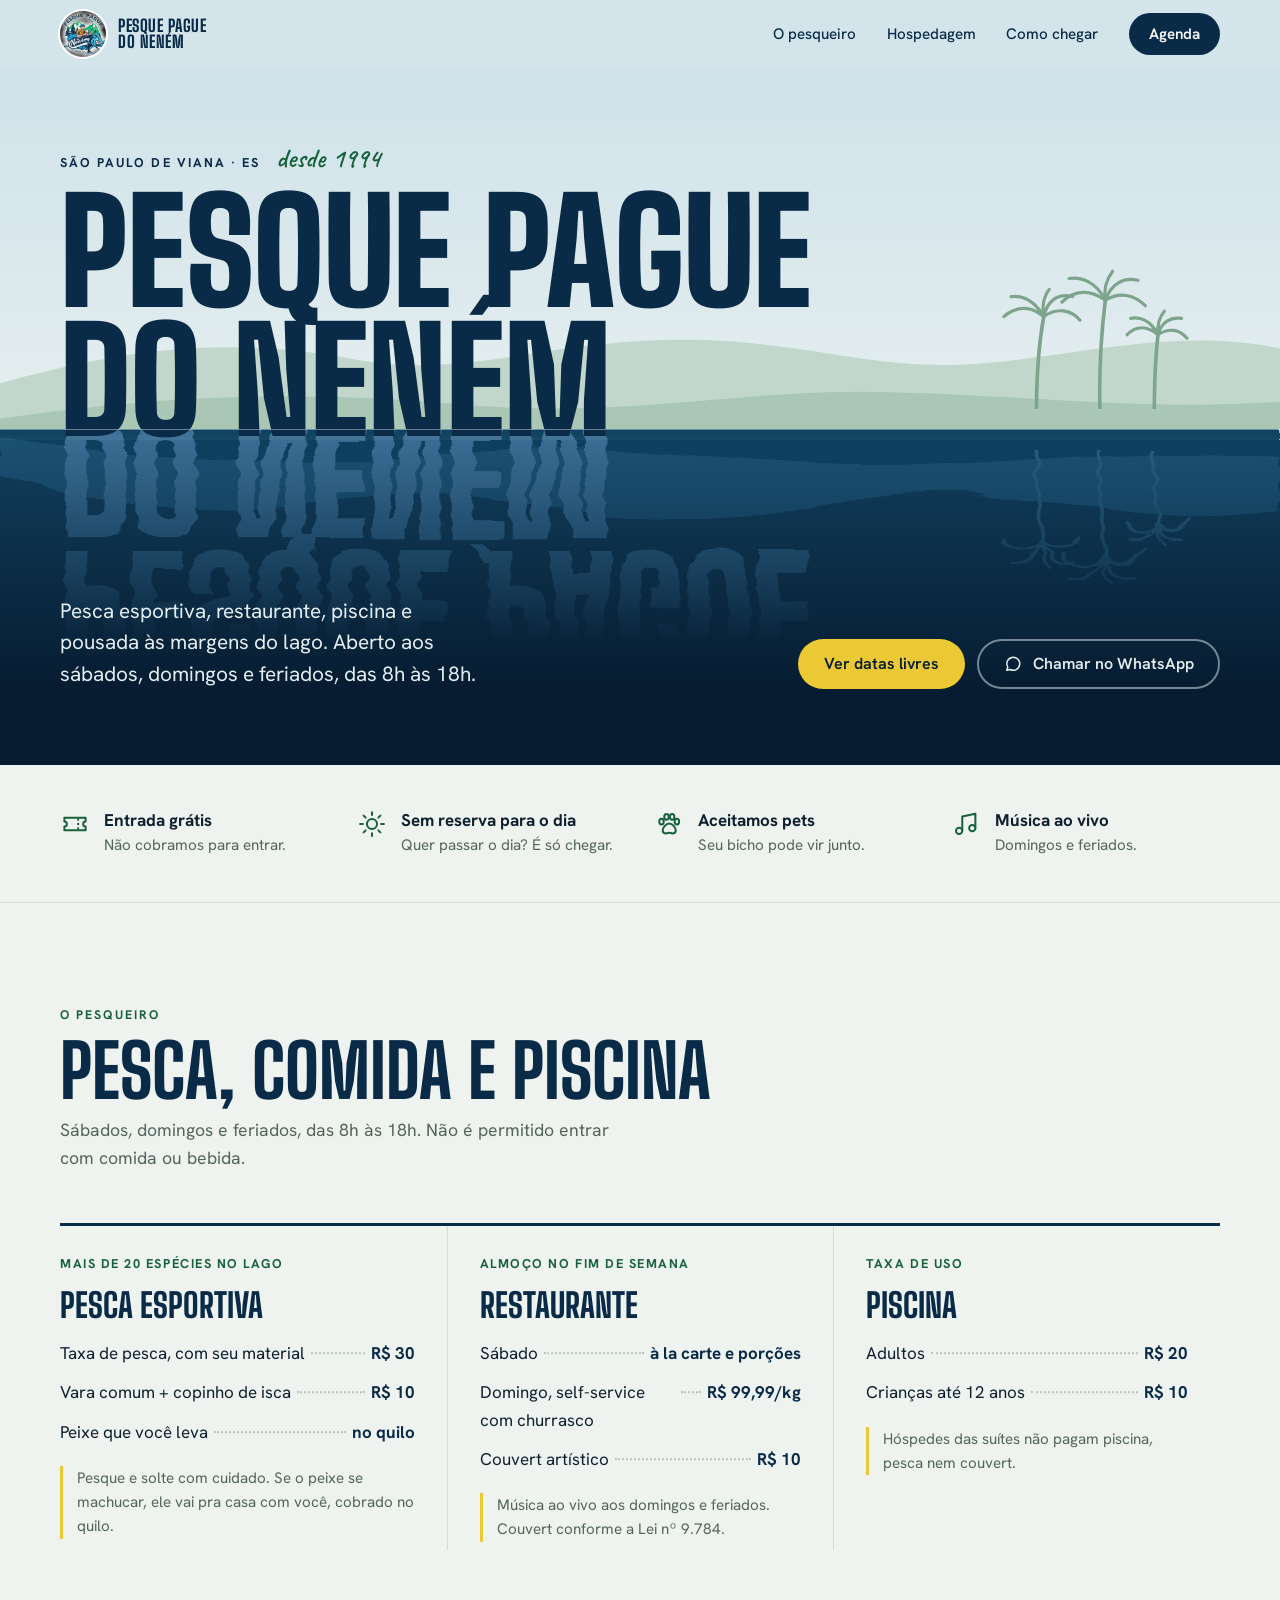
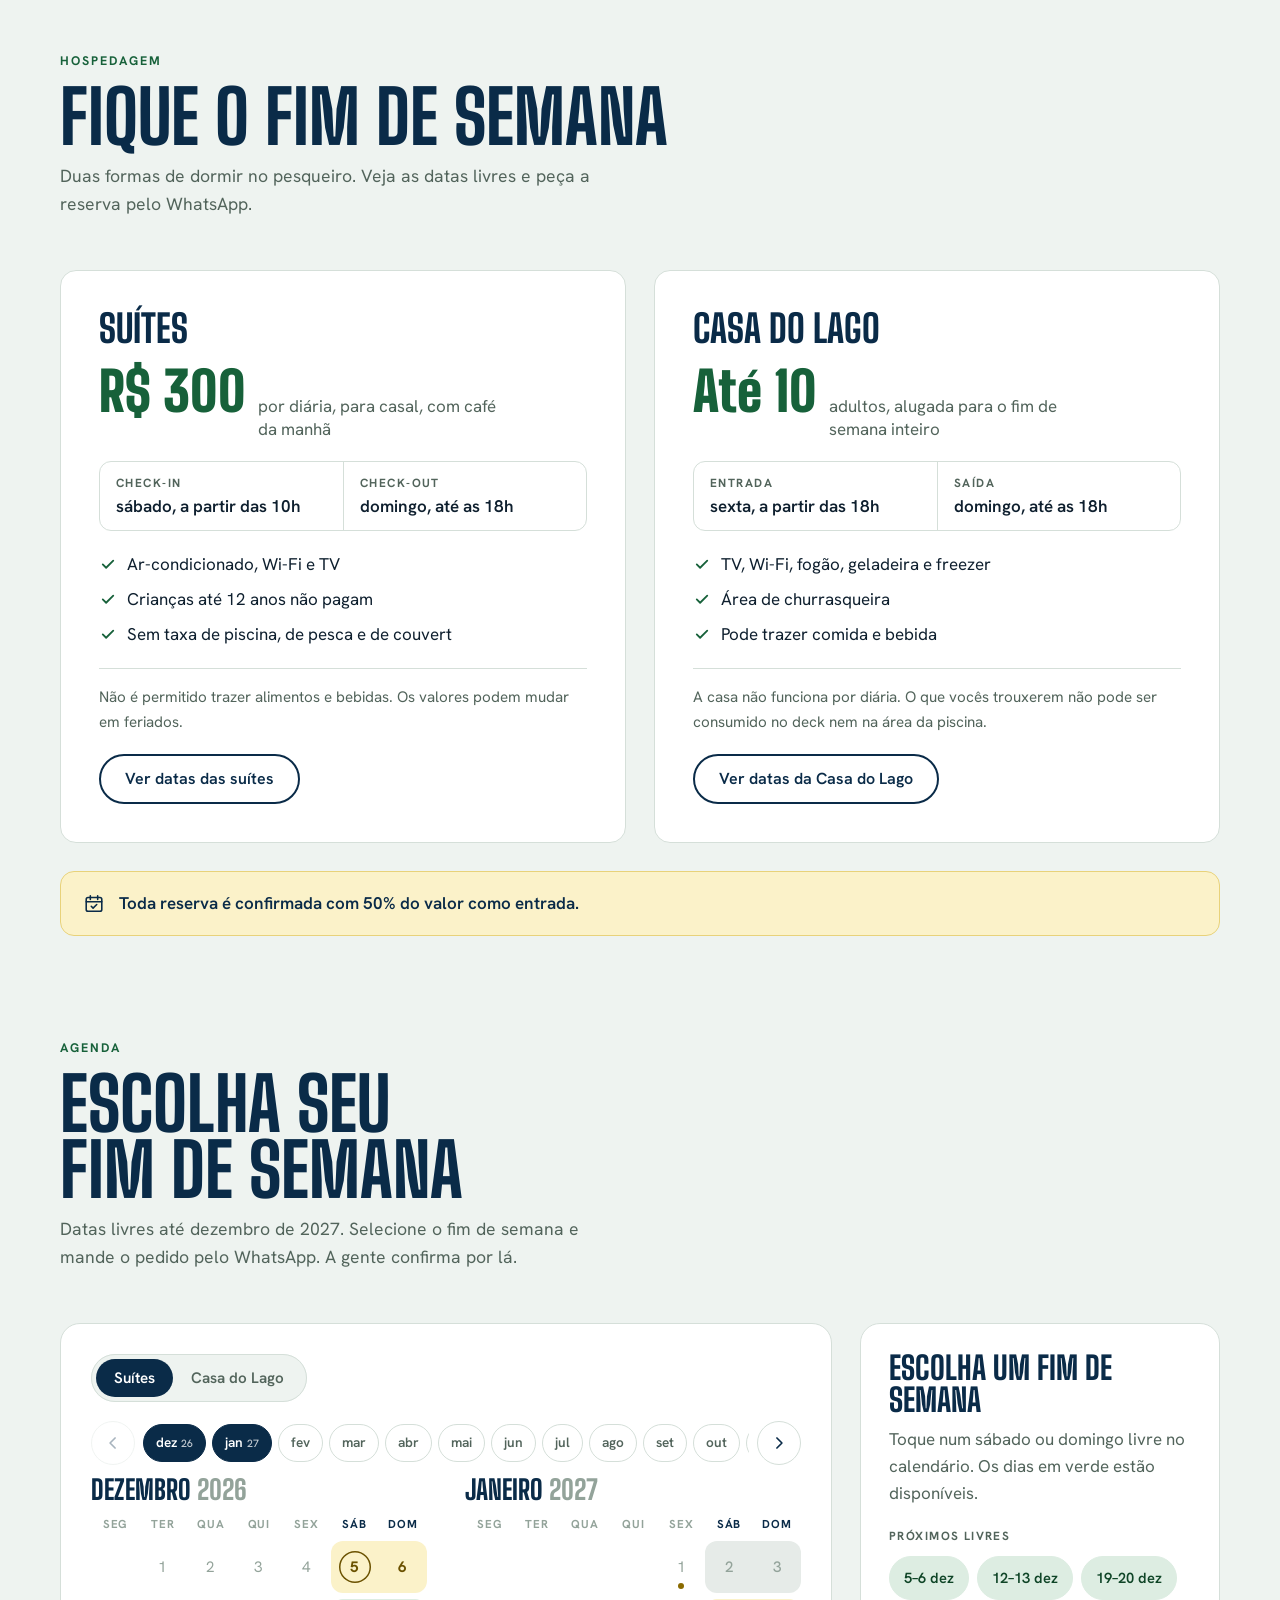
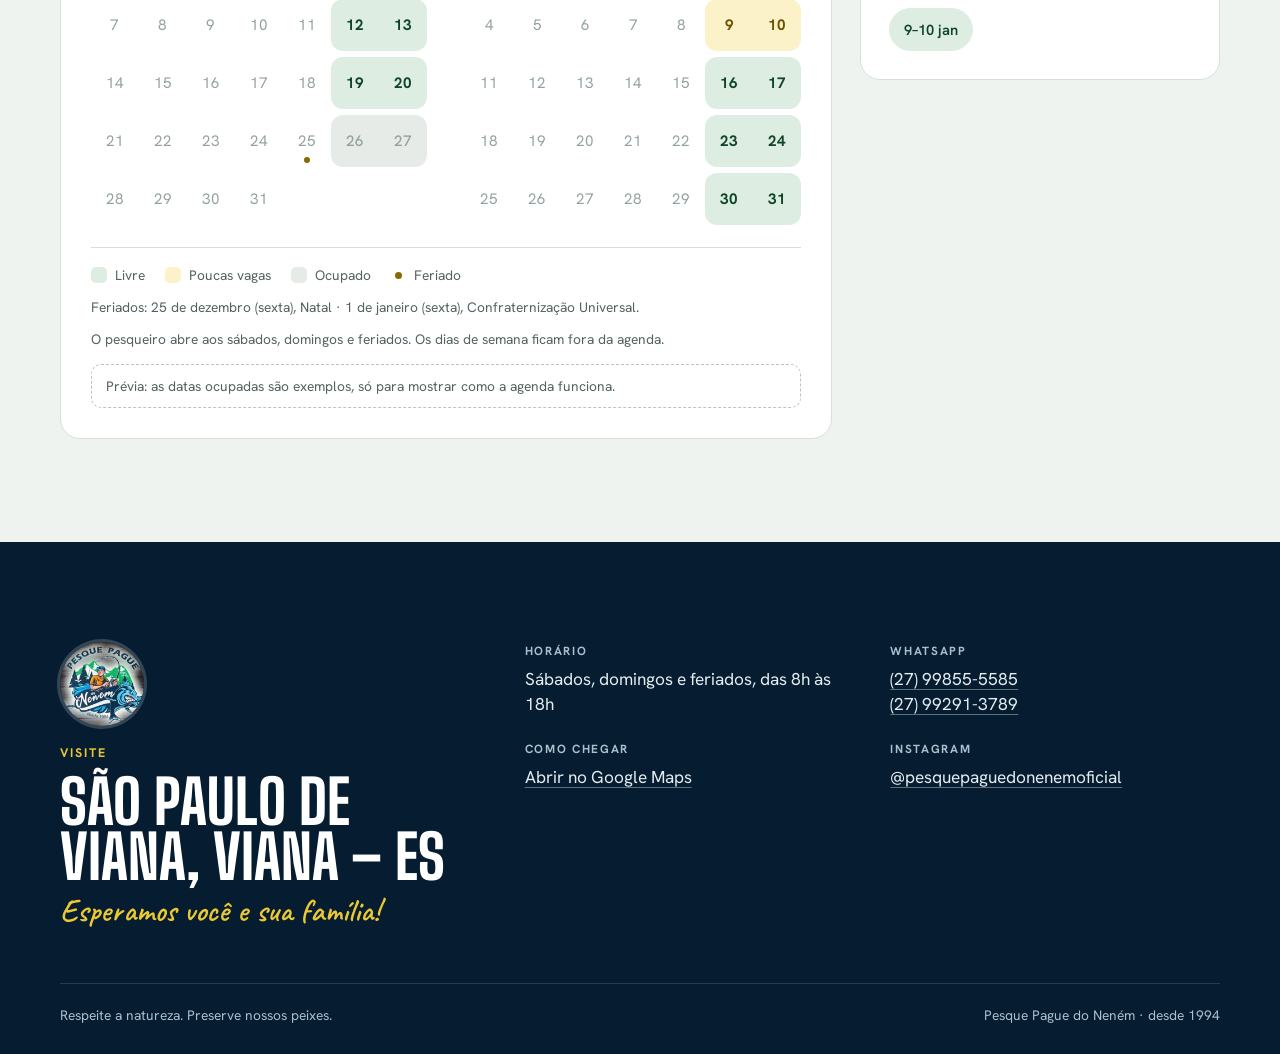
==== public/index.html @ e50536e3 "Publica o site na Cloudflare a partir da pasta public/ Move os arquivos do site para public/ e adici" ====
<!doctype html>
<html lang="pt-BR">
<head>
  <meta charset="utf-8">
  <meta name="viewport" content="width=device-width, initial-scale=1, viewport-fit=cover">
  <title>Pesque Pague do Neném</title>
  <meta name="claude:viewport-fit-sides" content="cover">
  <meta name="description" content="Pesca esportiva, restaurante, piscina e hospedagem em São Paulo de Viana, Viana – ES. Aberto aos sábados, domingos e feriados, das 8h às 18h. Desde 1994.">
  <meta name="theme-color" content="#CFE2EA">
  <meta property="og:title" content="Pesque Pague do Neném">
  <meta property="og:description" content="Pesca, restaurante, piscina e pousada em Viana – ES. Veja as datas livres e reserve pelo WhatsApp.">
  <meta property="og:image" content="assets/img/logo.png">
  <link rel="icon" href="assets/img/logo.png">
  <link rel="preconnect" href="https://fonts.googleapis.com">
  <link rel="preconnect" href="https://fonts.gstatic.com" crossorigin>
  <link rel="stylesheet" href="https://fonts.googleapis.com/css2?family=Big+Shoulders+Display:wght@800;900&family=Caveat:wght@600&family=Hanken+Grotesk:wght@400;500;600;700&display=swap">
  <link rel="stylesheet" href="assets/css/estilo.css">
</head>
<body>

<svg class="defs" width="0" height="0" aria-hidden="true" focusable="false">
  <filter id="ondas" x="-5%" y="0" width="110%" height="100%">
    <feTurbulence type="fractalNoise" baseFrequency="0.004 0.08" numOctaves="1" seed="4" result="ruido">
      <animate attributeName="baseFrequency" dur="16s" values="0.004 0.08;0.006 0.11;0.004 0.08" repeatCount="indefinite"></animate>
    </feTurbulence>
    <feDisplacementMap in="SourceGraphic" in2="ruido" scale="14" xChannelSelector="R" yChannelSelector="G"></feDisplacementMap>
  </filter>
</svg>

<header class="topo" id="topo">
  <div class="miolo topo__miolo">
    <a class="marca" href="#inicio" aria-label="Pesque Pague do Neném, início">
      <img src="assets/img/logo.png" alt="" width="46" height="46">
      <span>Pesque Pague<br>do Neném</span>
    </a>
    <nav class="menu" aria-label="Principal">
      <a class="menu__link" href="#pesqueiro">O pesqueiro</a>
      <a class="menu__link" href="#hospedagem">Hospedagem</a>
      <a class="menu__link" href="#visite">Como chegar</a>
      <a class="botao botao--lago botao--pequeno" href="#agenda">Agenda</a>
    </nav>
  </div>
</header>

<main id="inicio">

  <section class="hero" aria-labelledby="titulo">
    <div class="ceu" id="ceu">
      <div class="miolo ceu__miolo">
        <p class="hero__lugar">São Paulo de Viana · ES <span class="mao">desde 1994</span></p>
        <h1 class="titulo" id="titulo"><span>Pesque Pague</span> <span>do Neném</span></h1>
      </div>
      <svg class="morros" viewBox="0 0 1440 200" preserveAspectRatio="none" aria-hidden="true" focusable="false">
        <path class="morro-fundo" d="M0 120 C140 70 260 52 400 86 C520 114 610 60 760 58 C900 56 980 104 1100 92 C1220 80 1320 40 1440 70 L1440 200 L0 200 Z"></path>
        <path class="morro-frente" d="M0 170 C180 138 330 128 520 150 C700 170 820 130 980 132 C1140 134 1280 160 1440 146 L1440 200 L0 200 Z"></path>
      </svg>
      <svg class="palmeiras" viewBox="0 0 240 160" aria-hidden="true" focusable="false">
        <g fill="none" stroke="currentColor" stroke-linecap="round">
          <path stroke-width="4" d="M70 160 C70 128 72 92 78 58"></path>
          <path stroke-width="3.5" d="M78 58 C64 46 48 46 34 58 M78 58 C68 40 54 34 42 36 M78 58 C82 40 94 32 110 36 M78 58 C92 48 108 50 118 62 M78 58 C76 46 78 36 84 28"></path>
          <path stroke-width="4" d="M140 160 C139 120 141 80 146 40"></path>
          <path stroke-width="3.5" d="M146 40 C130 28 112 28 98 42 M146 40 C136 20 120 14 106 16 M146 40 C152 22 166 14 182 18 M146 40 C162 30 178 34 190 46 M146 40 C144 28 148 16 154 8"></path>
          <path stroke-width="4" d="M200 160 C200 134 201 106 204 78"></path>
          <path stroke-width="3.5" d="M204 78 C192 68 180 68 170 78 M204 78 C196 62 184 58 174 60 M204 78 C208 64 218 58 230 60 M204 78 C216 70 228 72 236 82 M204 78 C203 68 206 58 211 52"></path>
        </g>
      </svg>
    </div>

    <div class="agua">
      <div class="reflexo" id="reflexo" aria-hidden="true"></div>
      <div class="miolo agua__miolo">
        <p class="hero__texto">Pesca esportiva, restaurante, piscina e pousada às margens do lago. Aberto aos sábados, domingos e feriados, das 8h às 18h.</p>
        <div class="hero__acoes">
          <a class="botao botao--boia" href="#agenda">Ver datas livres</a>
          <a class="botao botao--claro" href="https://wa.me/5527998555585?text=Ol%C3%A1!%20Vim%20pelo%20site%20do%20Pesque%20Pague%20do%20Nen%C3%A9m." target="_blank" rel="noopener">
            <svg viewBox="0 0 24 24" width="20" height="20" aria-hidden="true" focusable="false"><path fill="none" stroke="currentColor" stroke-width="1.8" stroke-linejoin="round" d="M4.5 19.5l1.2-3.6A7.8 7.8 0 1 1 8.6 18.6z"></path></svg>
            Chamar no WhatsApp
          </a>
        </div>
      </div>
    </div>
  </section>

  <section class="fatos" aria-label="Para passar o dia">
    <div class="miolo">
      <ul class="fatos__lista">
        <li class="fato">
          <svg viewBox="0 0 24 24" aria-hidden="true" focusable="false"><g fill="none" stroke="currentColor" stroke-width="1.6" stroke-linejoin="round"><path d="M3.5 7h17v3a2 2 0 0 0 0 4v3h-17v-3a2 2 0 0 0 0-4z"></path><path d="M14.5 7.5v9" stroke-dasharray="1.6 2"></path></g></svg>
          <p><strong>Entrada grátis</strong><span>Não cobramos para entrar.</span></p>
        </li>
        <li class="fato">
          <svg viewBox="0 0 24 24" aria-hidden="true" focusable="false"><g fill="none" stroke="currentColor" stroke-width="1.6" stroke-linecap="round"><circle cx="12" cy="12" r="4"></circle><path d="M12 2.5v2.2M12 19.3v2.2M2.5 12h2.2M19.3 12h2.2M5.3 5.3l1.6 1.6M17.1 17.1l1.6 1.6M5.3 18.7l1.6-1.6M17.1 6.9l1.6-1.6"></path></g></svg>
          <p><strong>Sem reserva para o dia</strong><span>Quer passar o dia? É só chegar.</span></p>
        </li>
        <li class="fato">
          <svg viewBox="0 0 24 24" aria-hidden="true" focusable="false"><g fill="none" stroke="currentColor" stroke-width="1.6"><ellipse cx="6" cy="10" rx="1.8" ry="2.3"></ellipse><ellipse cx="10" cy="6.2" rx="1.8" ry="2.3"></ellipse><ellipse cx="14.5" cy="6.2" rx="1.8" ry="2.3"></ellipse><ellipse cx="18.3" cy="10" rx="1.8" ry="2.3"></ellipse><path stroke-linejoin="round" d="M12.2 11.5c-2.6 0-5.2 3.4-5.2 5.6 0 1.6 1.3 2.4 2.7 2.4 1 0 1.6-.5 2.5-.5s1.5.5 2.5.5c1.4 0 2.7-.8 2.7-2.4 0-2.2-2.6-5.6-5.2-5.6z"></path></g></svg>
          <p><strong>Aceitamos pets</strong><span>Seu bicho pode vir junto.</span></p>
        </li>
        <li class="fato">
          <svg viewBox="0 0 24 24" aria-hidden="true" focusable="false"><g fill="none" stroke="currentColor" stroke-width="1.6" stroke-linejoin="round"><path d="M9 17.5V6l10.5-2.2v11.5"></path><circle cx="6.5" cy="17.5" r="2.5"></circle><circle cx="17" cy="15.3" r="2.5"></circle></g></svg>
          <p><strong>Música ao vivo</strong><span>Domingos e feriados.</span></p>
        </li>
      </ul>
    </div>
  </section>

  <section class="secao" id="pesqueiro" aria-labelledby="t-pesqueiro">
    <div class="miolo">
      <div class="secao__cabeca">
        <p class="olho">O pesqueiro</p>
        <h2 class="secao__titulo" id="t-pesqueiro">Pesca, comida e piscina</h2>
        <p class="secao__lead">Sábados, domingos e feriados, das 8h às 18h. Não é permitido entrar com comida ou bebida.</p>
      </div>

      <div class="quadro">
        <article class="quadro__col">
          <p class="quadro__quando">Mais de 20 espécies no lago</p>
          <h3>Pesca esportiva</h3>
          <dl class="precos">
            <div class="preco"><dt>Taxa de pesca, com seu material</dt><dd>R$ 30</dd></div>
            <div class="preco"><dt>Vara comum + copinho de isca</dt><dd>R$ 10</dd></div>
            <div class="preco"><dt>Peixe que você leva</dt><dd>no quilo</dd></div>
          </dl>
          <p class="quadro__nota">Pesque e solte com cuidado. Se o peixe se machucar, ele vai pra casa com você, cobrado no quilo.</p>
        </article>

        <article class="quadro__col">
          <p class="quadro__quando">Almoço no fim de semana</p>
          <h3>Restaurante</h3>
          <dl class="precos">
            <div class="preco"><dt>Sábado</dt><dd>à la carte e porções</dd></div>
            <div class="preco"><dt>Domingo, self-service com churrasco</dt><dd>R$ 99,99/kg</dd></div>
            <div class="preco"><dt>Couvert artístico</dt><dd>R$ 10</dd></div>
          </dl>
          <p class="quadro__nota">Música ao vivo aos domingos e feriados. Couvert conforme a Lei nº 9.784.</p>
        </article>

        <article class="quadro__col">
          <p class="quadro__quando">Taxa de uso</p>
          <h3>Piscina</h3>
          <dl class="precos">
            <div class="preco"><dt>Adultos</dt><dd>R$ 20</dd></div>
            <div class="preco"><dt>Crianças até 12 anos</dt><dd>R$ 10</dd></div>
          </dl>
          <p class="quadro__nota">Hóspedes das suítes não pagam piscina, pesca nem couvert.</p>
        </article>
      </div>
    </div>
  </section>

  <section class="secao secao--hospedagem" id="hospedagem" aria-labelledby="t-hospedagem">
    <div class="miolo">
      <div class="secao__cabeca">
        <p class="olho">Hospedagem</p>
        <h2 class="secao__titulo" id="t-hospedagem">Fique o fim de semana</h2>
        <p class="secao__lead">Duas formas de dormir no pesqueiro. Veja as datas livres e peça a reserva pelo WhatsApp.</p>
      </div>

      <div class="casas">
        <article class="casa">
          <h3>Suítes</h3>
          <p class="casa__destaque"><span class="casa__grande">R$ 300</span><span class="casa__peq">por diária, para casal, com café da manhã</span></p>
          <dl class="horario">
            <div><dt>Check-in</dt><dd>sábado, a partir das 10h</dd></div>
            <div><dt>Check-out</dt><dd>domingo, até as 18h</dd></div>
          </dl>
          <ul class="itens">
            <li>Ar-condicionado, Wi-Fi e TV</li>
            <li>Crianças até 12 anos não pagam</li>
            <li>Sem taxa de piscina, de pesca e de couvert</li>
          </ul>
          <p class="regra">Não é permitido trazer alimentos e bebidas. Os valores podem mudar em feriados.</p>
          <button type="button" class="botao botao--contorno" data-ir-agenda="suite">Ver datas das suítes</button>
        </article>

        <article class="casa">
          <h3>Casa do Lago</h3>
          <p class="casa__destaque"><span class="casa__grande">Até 10</span><span class="casa__peq">adultos, alugada para o fim de semana inteiro</span></p>
          <dl class="horario">
            <div><dt>Entrada</dt><dd>sexta, a partir das 18h</dd></div>
            <div><dt>Saída</dt><dd>domingo, até as 18h</dd></div>
          </dl>
          <ul class="itens">
            <li>TV, Wi-Fi, fogão, geladeira e freezer</li>
            <li>Área de churrasqueira</li>
            <li>Pode trazer comida e bebida</li>
          </ul>
          <p class="regra">A casa não funciona por diária. O que vocês trouxerem não pode ser consumido no deck nem na área da piscina.</p>
          <button type="button" class="botao botao--contorno" data-ir-agenda="casa">Ver datas da Casa do Lago</button>
        </article>
      </div>

      <p class="entrada">
        <svg viewBox="0 0 24 24" width="22" height="22" aria-hidden="true" focusable="false"><g fill="none" stroke="currentColor" stroke-width="1.7" stroke-linejoin="round"><rect x="3.5" y="5" width="17" height="15" rx="2"></rect><path d="M3.5 9.5h17M8 3v4M16 3v4" stroke-linecap="round"></path><path d="M9 14.5l2 2 4-4" stroke-linecap="round"></path></g></svg>
        Toda reserva é confirmada com 50% do valor como entrada.
      </p>
    </div>
  </section>

  <section class="secao secao--agenda" id="agenda" aria-labelledby="t-agenda">
    <div class="miolo">
      <div class="secao__cabeca">
        <p class="olho">Agenda</p>
        <h2 class="secao__titulo" id="t-agenda">Escolha seu fim de semana</h2>
        <p class="secao__lead">Datas livres até dezembro de 2027. Selecione o fim de semana e mande o pedido pelo WhatsApp. A gente confirma por lá.</p>
      </div>

      <div class="agenda__grade">
        <div class="calendario">
          <fieldset class="tipo">
            <legend class="so-leitor">Tipo de hospedagem</legend>
            <input type="radio" name="tipo" id="tipo-suite" value="suite" checked>
            <label for="tipo-suite">Suítes</label>
            <input type="radio" name="tipo" id="tipo-casa" value="casa">
            <label for="tipo-casa">Casa do Lago</label>
          </fieldset>

          <div class="navmes">
            <button type="button" id="mes-ant" aria-label="Mês anterior">
              <svg viewBox="0 0 24 24" width="20" height="20" aria-hidden="true" focusable="false"><path fill="none" stroke="currentColor" stroke-width="2" stroke-linecap="round" stroke-linejoin="round" d="M14.5 6l-6 6 6 6"></path></svg>
            </button>
            <div class="meses-faixa" id="meses-faixa" role="group" aria-label="Ir para o mês"></div>
            <button type="button" id="mes-prox" aria-label="Próximo mês">
              <svg viewBox="0 0 24 24" width="20" height="20" aria-hidden="true" focusable="false"><path fill="none" stroke="currentColor" stroke-width="2" stroke-linecap="round" stroke-linejoin="round" d="M9.5 6l6 6-6 6"></path></svg>
            </button>
          </div>

          <div class="meses" id="meses"></div>

          <div class="legenda">
            <span class="leg leg--livre">Livre</span>
            <span class="leg leg--poucas" id="leg-poucas">Poucas vagas</span>
            <span class="leg leg--ocupado">Ocupado</span>
            <span class="leg leg--feriado">Feriado</span>
          </div>
          <p class="cal__nota" id="cal-feriados"></p>
          <p class="cal__nota">O pesqueiro abre aos sábados, domingos e feriados. Os dias de semana ficam fora da agenda.</p>
          <p class="cal__exemplo" id="cal-exemplo" hidden>Prévia: as datas ocupadas são exemplos, só para mostrar como a agenda funciona.</p>
        </div>

        <aside class="resumo" id="resumo" aria-labelledby="t-resumo">
          <h3 class="so-leitor" id="t-resumo">Seu pedido</h3>

          <div class="resumo__vazio" id="resumo-vazio">
            <p class="resumo__chamada">Escolha um fim de semana</p>
            <p class="resumo__dica">Toque num sábado ou domingo livre no calendário. Os dias em verde estão disponíveis.</p>
            <p class="resumo__rotulo">Próximos livres</p>
            <div class="atalhos" id="atalhos"></div>
          </div>

          <form class="resumo__cheio" id="resumo-cheio" hidden>
            <div class="resumo__topo">
              <p class="resumo__tipo" id="r-tipo"></p>
              <span class="selo" id="r-status"></span>
            </div>
            <p class="resumo__datas" id="r-datas" aria-live="polite"></p>
            <dl class="resumo__horarios">
              <div><dt>Chegada</dt><dd id="r-entrada"></dd></div>
              <div><dt>Saída</dt><dd id="r-saida"></dd></div>
            </dl>

            <div class="campos">
              <div class="campo" id="campo-suites">
                <span class="campo__rotulo" id="l-suites">Suítes</span>
                <div class="passo">
                  <button type="button" data-passo="suites" data-delta="-1" aria-label="Menos uma suíte">−</button>
                  <output id="v-suites" aria-labelledby="l-suites">1</output>
                  <button type="button" data-passo="suites" data-delta="1" aria-label="Mais uma suíte">+</button>
                </div>
              </div>
              <div class="campo">
                <span class="campo__rotulo" id="l-adultos">Adultos</span>
                <div class="passo">
                  <button type="button" data-passo="adultos" data-delta="-1" aria-label="Menos um adulto">−</button>
                  <output id="v-adultos" aria-labelledby="l-adultos">2</output>
                  <button type="button" data-passo="adultos" data-delta="1" aria-label="Mais um adulto">+</button>
                </div>
              </div>
              <div class="campo">
                <span class="campo__rotulo" id="l-criancas">Crianças <small>até 12 anos</small></span>
                <div class="passo">
                  <button type="button" data-passo="criancas" data-delta="-1" aria-label="Menos uma criança">−</button>
                  <output id="v-criancas" aria-labelledby="l-criancas">0</output>
                  <button type="button" data-passo="criancas" data-delta="1" aria-label="Mais uma criança">+</button>
                </div>
              </div>
              <div class="campo campo--texto">
                <label class="campo__rotulo" for="nome">Seu nome</label>
                <input type="text" id="nome" name="nome" autocomplete="name" placeholder="Como devemos te chamar?">
              </div>
            </div>

            <p class="resumo__aviso" id="r-aviso" hidden></p>
            <div class="resumo__valor" id="r-valor"></div>

            <a class="botao botao--mata botao--largo" id="r-zap" href="#" target="_blank" rel="noopener">
              <svg viewBox="0 0 24 24" width="20" height="20" aria-hidden="true" focusable="false"><path fill="none" stroke="currentColor" stroke-width="1.8" stroke-linejoin="round" d="M4.5 19.5l1.2-3.6A7.8 7.8 0 1 1 8.6 18.6z"></path></svg>
              Pedir reserva no WhatsApp
            </a>
            <p class="resumo__nota">A reserva fica garantida depois da confirmação e do pagamento de 50% de entrada.</p>

            <details class="resumo__msg">
              <summary>Ver a mensagem que será enviada</summary>
              <pre id="r-msg"></pre>
            </details>

            <button type="button" class="resumo__trocar" id="r-limpar">Escolher outra data</button>
          </form>
        </aside>
      </div>
    </div>
  </section>

</main>

<footer class="visite" id="visite" aria-labelledby="t-visite">
  <div class="miolo">
    <div class="visite__grade">
      <div class="visite__marca">
        <img src="assets/img/logo.png" alt="Logo do Pesque Pague do Neném" width="84" height="84">
        <p class="olho">Visite</p>
        <h2 id="t-visite">São Paulo de Viana, Viana – ES</h2>
        <p class="mao">Esperamos você e sua família!</p>
      </div>
      <dl class="visite__dados">
        <div><dt>Horário</dt><dd>Sábados, domingos e feriados, das 8h às 18h</dd></div>
        <div><dt>Como chegar</dt><dd><a href="https://www.google.com/maps/search/?api=1&amp;query=Pesque+Pague+do+Nen%C3%A9m+Viana+ES" target="_blank" rel="noopener">Abrir no Google Maps</a></dd></div>
      </dl>
      <dl class="visite__dados">
        <div><dt>WhatsApp</dt><dd><a href="https://wa.me/5527998555585" target="_blank" rel="noopener">(27) 99855-5585</a><br><a href="https://wa.me/5527992913789" target="_blank" rel="noopener">(27) 99291-3789</a></dd></div>
        <div><dt>Instagram</dt><dd><a href="https://www.instagram.com/pesquepaguedonenemoficial/" target="_blank" rel="noopener">@pesquepaguedonenemoficial</a></dd></div>
      </dl>
    </div>
    <div class="rodape">
      <p>Respeite a natureza. Preserve nossos peixes.</p>
      <p>Pesque Pague do Neném · desde 1994</p>
    </div>
  </div>
</footer>

<div class="barra-sel" id="barra-sel" hidden>
  <p class="barra-sel__txt"><strong id="b-datas"></strong><span id="b-tipo"></span></p>
  <a class="botao botao--boia botao--pequeno" href="#resumo">Revisar pedido</a>
</div>

<script src="assets/js/agenda.js"></script>
<script src="assets/js/site.js"></script>
</body>
</html>
---- public/assets/css/estilo.css ----
/* Layout: céu acima da linha d'água, lago abaixo; o resto da página é a margem calma — faixas largas, cartões só onde há reserva. */
:root {
  /* Cor — tiradas das artes do perfil */
  --lago: #0A2B48;          /* azul-marinho da marca */
  --lago-fundo: #061C30;
  --agua: #11405F;
  --mata: #17613A;          /* verde da marca */
  --mata-escura: #0F4527;
  --mata-clara: #DDEDE2;
  --boia: #EBC934;          /* amarelo da marca */
  --boia-escura: #8A6A00;
  --boia-clara: #FBF2C9;
  --nevoa: #EEF3F0;         /* fundo da página */
  --papel: #FFFFFF;
  --tinta: #0E1F2E;
  --musgo: #52645B;
  --apagado: #93A39A;
  --linha: #D5DFD9;
  --linha-forte: #B7C6BE;
  --ocupado: #E6EBE8;
  --ceu: #CFE2EA;
  --ceu-baixo: #E6EFEF;
  --morro-fundo: #C2D7CB;
  --morro-frente: #A9C7B4;
  --palma: #7FA48D;
  --espuma: #E4EEF1;
  --espuma-suave: #A9C0CE;
  --reflexo: #3C7096;
  --reflexo-morro: #1D5172;
  --reflexo-palma: #2A5F80;
  --sombra: rgba(6, 28, 48, .18);

  /* Tipo */
  --f-titulo: "Big Shoulders Display", "Arial Narrow", "Roboto Condensed", sans-serif;
  --f-texto: "Hanken Grotesk", system-ui, -apple-system, "Segoe UI", sans-serif;
  --f-mao: "Caveat", "Segoe Print", "Bradley Hand", cursive;

  --raio: 16px;
  --gutter: clamp(20px, 4vw, 40px);
  color-scheme: light;
}

*, *::before, *::after { box-sizing: border-box; }
[hidden] { display: none !important; }
html { scroll-behavior: smooth; -webkit-text-size-adjust: 100%; }
body {
  margin: 0;
  background: var(--nevoa);
  color: var(--tinta);
  font: 400 1.0625rem/1.6 var(--f-texto);
  -webkit-font-smoothing: antialiased;
}
body::before {
  content: "";
  position: fixed;
  inset: 0 0 auto;
  height: env(safe-area-inset-top, 0px);
  z-index: 30;
  background: var(--ceu);
}
img, svg { display: block; max-width: 100%; }
a { color: inherit; }
p { margin: 0; }
button { font: inherit; color: inherit; }
:focus-visible { outline: 3px solid var(--lago); outline-offset: 3px; border-radius: 6px; }
.agua :focus-visible, .visite :focus-visible, .barra-sel :focus-visible { outline-color: var(--boia); }
.so-leitor {
  position: absolute; width: 1px; height: 1px; padding: 0; margin: -1px;
  overflow: hidden; clip: rect(0 0 0 0); white-space: nowrap; border: 0;
}
.defs { position: absolute; width: 0; height: 0; overflow: hidden; }

.miolo {
  width: 100%;
  max-width: 1240px;
  margin-inline: auto;
  padding-left: max(var(--gutter), env(safe-area-inset-left, 0px));
  padding-right: max(var(--gutter), env(safe-area-inset-right, 0px));
}

.mao {
  font-family: var(--f-mao);
  font-weight: 600;
  letter-spacing: 0;
  text-transform: none;
  line-height: 1;
}

.olho {
  font-size: .78rem;
  font-weight: 700;
  letter-spacing: .16em;
  text-transform: uppercase;
  color: var(--mata);
}

/* Botões */
.botao {
  display: inline-flex;
  align-items: center;
  justify-content: center;
  gap: 10px;
  min-height: 50px;
  padding: 0 24px;
  border: 2px solid transparent;
  border-radius: 999px;
  font: 600 1rem/1.1 var(--f-texto);
  text-decoration: none;
  text-align: center;
  cursor: pointer;
  transition: transform .15s ease, background-color .15s ease, color .15s ease;
}
.botao:hover { transform: translateY(-1px); }
.botao:active { transform: translateY(0); }
.botao--pequeno { min-height: 42px; padding: 0 18px; font-size: .95rem; }
.botao--largo { width: 100%; }
.botao--boia { background: var(--boia); color: var(--lago-fundo); }
.botao--boia:hover { background: #F2D555; }
.botao--claro { border-color: rgba(228, 238, 241, .5); color: var(--espuma); }
.botao--claro:hover { background: rgba(228, 238, 241, .1); }
.botao--lago { background: var(--lago); color: var(--papel); }
.botao--mata { background: var(--mata); color: var(--papel); }
.botao--mata:hover { background: var(--mata-escura); }
.botao--contorno { background: transparent; border-color: var(--lago); color: var(--lago); }
.botao--contorno:hover { background: var(--lago); color: var(--papel); }

/* Topo */
.topo {
  position: sticky;
  top: env(safe-area-inset-top, 0px);
  z-index: 20;
  background: rgba(207, 226, 234, .86);
  -webkit-backdrop-filter: saturate(1.3) blur(12px);
  backdrop-filter: saturate(1.3) blur(12px);
  border-bottom: 1px solid transparent;
  transition: background-color .25s ease, border-color .25s ease;
}
.topo.rolou { background: rgba(238, 243, 240, .9); border-bottom-color: var(--linha); }
.topo__miolo { display: flex; align-items: center; gap: 20px; min-height: 68px; }
.marca { display: flex; align-items: center; gap: 12px; text-decoration: none; color: var(--lago); }
.marca img { width: 46px; height: 46px; border-radius: 50%; box-shadow: 0 0 0 2px var(--papel); }
.marca span {
  font-family: var(--f-titulo);
  font-weight: 800;
  font-size: 1.05rem;
  line-height: .95;
  letter-spacing: .03em;
  text-transform: uppercase;
}
.menu { margin-left: auto; display: flex; align-items: center; gap: clamp(16px, 2.4vw, 32px); }
.menu__link { font-weight: 500; font-size: .95rem; text-decoration: none; color: var(--lago); }
.menu__link:hover { text-decoration: underline; text-underline-offset: 5px; text-decoration-thickness: 2px; }

/* Hero: céu, linha d'água e reflexo */
.hero { position: relative; overflow: hidden; background: var(--lago-fundo); }
.ceu {
  position: relative;
  background: linear-gradient(180deg, var(--ceu) 0%, var(--ceu-baixo) 100%);
  padding-top: clamp(28px, 6vw, 76px);
}
.ceu__miolo { position: relative; z-index: 2; }
.hero__lugar {
  display: flex;
  flex-wrap: wrap;
  align-items: baseline;
  gap: 6px 16px;
  margin-bottom: clamp(10px, 2vw, 20px);
  font-size: .8rem;
  font-weight: 700;
  letter-spacing: .16em;
  text-transform: uppercase;
  color: var(--lago);
}
.hero__lugar .mao { font-size: 1.7rem; color: var(--mata); }
.titulo {
  margin: 0;
  font-family: var(--f-titulo);
  font-weight: 900;
  font-size: clamp(3.4rem, 14.5vw, 9rem);
  line-height: .82;
  letter-spacing: -.005em;
  text-transform: uppercase;
  color: var(--lago);
}
.titulo span { display: block; }
.titulo span + span { margin-top: .07em; margin-bottom: -.075em; }
.morros {
  position: absolute;
  left: 0; right: 0; bottom: 0;
  z-index: 1;
  width: 100%;
  height: clamp(56px, 11vw, 150px);
}
.morro-fundo { fill: var(--morro-fundo); }
.morro-frente { fill: var(--morro-frente); }
.palmeiras {
  position: absolute;
  z-index: 1;
  right: max(var(--gutter), 7vw);
  bottom: clamp(10px, 2.4vw, 34px);
  width: clamp(96px, 17vw, 240px);
  height: auto;
  color: var(--palma);
}

.agua {
  position: relative;
  background: linear-gradient(180deg, var(--agua) 0%, var(--lago-fundo) 78%);
  color: var(--espuma);
}
.agua::before {
  content: "";
  position: absolute;
  inset: 0 0 auto;
  height: 1px;
  z-index: 3;
  background: rgba(228, 238, 241, .45);
}
.reflexo {
  position: absolute;
  inset: 0 0 auto;
  z-index: 1;
  transform: scaleY(-1);
  pointer-events: none;
  filter: url(#ondas);
  -webkit-mask-image: linear-gradient(to top, #000 0%, rgba(0, 0, 0, .45) 28%, transparent 60%);
  mask-image: linear-gradient(to top, #000 0%, rgba(0, 0, 0, .45) 28%, transparent 60%);
}
.reflexo .ceu { background: none; }
.reflexo .hero__lugar { visibility: hidden; }
.reflexo .titulo { color: var(--reflexo); }
.reflexo .morro-fundo { fill: var(--reflexo-morro); }
.reflexo .morro-frente { fill: var(--agua); }
.reflexo .palmeiras { color: var(--reflexo-palma); }
.agua__miolo {
  position: relative;
  z-index: 2;
  display: grid;
  gap: 24px;
  padding-top: clamp(84px, 13vw, 176px);
  padding-bottom: clamp(44px, 6vw, 76px);
}
.hero__texto { max-width: 36ch; font-size: clamp(1.06rem, 1.7vw, 1.3rem); line-height: 1.5; }
.hero__acoes { display: flex; flex-wrap: wrap; gap: 12px; }
@media (min-width: 900px) {
  .agua__miolo { grid-template-columns: minmax(0, 1fr) auto; align-items: end; }
}
@media (max-width: 600px) {
  .palmeiras { display: none; }
  .hero__acoes .botao { flex: 1 1 100%; }
}

/* Para passar o dia */
.fatos { padding-block: clamp(28px, 4vw, 44px); border-bottom: 1px solid var(--linha); }
.fatos__lista {
  list-style: none;
  margin: 0;
  padding: 0;
  display: grid;
  grid-template-columns: repeat(4, minmax(0, 1fr));
  gap: 20px 28px;
}
.fato { display: flex; align-items: flex-start; gap: 14px; min-width: 0; }
.fato svg { flex: none; width: 30px; height: 30px; color: var(--mata); }
.fato strong { display: block; font-weight: 700; line-height: 1.3; }
.fato span { color: var(--musgo); font-size: .95rem; line-height: 1.4; }
@media (max-width: 900px) { .fatos__lista { grid-template-columns: repeat(2, minmax(0, 1fr)); } }
@media (max-width: 460px) { .fatos__lista { grid-template-columns: minmax(0, 1fr); } }

/* Seções */
.secao { padding-block: clamp(60px, 8vw, 108px); scroll-margin-top: 68px; }
.secao__cabeca { display: grid; gap: 12px; max-width: 680px; margin-bottom: clamp(30px, 4vw, 52px); }
.secao__titulo {
  margin: 0;
  font-family: var(--f-titulo);
  font-weight: 800;
  font-size: clamp(2.6rem, 6.4vw, 4.6rem);
  line-height: .9;
  text-transform: uppercase;
  text-wrap: balance;
  color: var(--lago);
}
.secao__lead { max-width: 56ch; font-size: 1.1rem; color: var(--musgo); }

/* Quadro de preços */
.quadro { display: grid; grid-template-columns: repeat(3, minmax(0, 1fr)); border-top: 3px solid var(--lago); }
.quadro__col { display: grid; align-content: start; gap: 14px; min-width: 0; padding: 28px 32px 8px 0; }
.quadro__col + .quadro__col { padding-left: 32px; border-left: 1px solid var(--linha); }
.quadro__quando { font-size: .8rem; font-weight: 700; letter-spacing: .12em; text-transform: uppercase; color: var(--mata); }
.quadro h3 {
  margin: 0 0 4px;
  font-family: var(--f-titulo);
  font-weight: 800;
  font-size: 2.1rem;
  line-height: 1;
  text-transform: uppercase;
  color: var(--lago);
}
.precos { display: grid; gap: 12px; margin: 0; }
.preco { display: flex; align-items: baseline; gap: 6px; }
.preco dt { order: 1; min-width: 0; }
.preco::after {
  content: "";
  order: 2;
  flex: 1 1 20px;
  min-width: 20px;
  border-bottom: 2px dotted var(--linha-forte);
  transform: translateY(-.28em);
}
.preco dd {
  order: 3;
  margin: 0;
  font-weight: 700;
  font-variant-numeric: tabular-nums;
  white-space: nowrap;
  color: var(--lago);
}
.quadro__nota { margin-top: 6px; padding-left: 14px; border-left: 3px solid var(--boia); font-size: .95rem; color: var(--musgo); }
@media (max-width: 900px) {
  .quadro { grid-template-columns: minmax(0, 1fr); }
  .quadro__col, .quadro__col + .quadro__col { padding: 26px 0; border-left: 0; }
  .quadro__col + .quadro__col { border-top: 1px solid var(--linha); }
}

/* Hospedagem */
.secao--hospedagem { padding-top: 0; }
.casas { display: grid; grid-template-columns: repeat(2, minmax(0, 1fr)); gap: clamp(16px, 2.5vw, 28px); }
.casa {
  display: grid;
  align-content: start;
  gap: 20px;
  min-width: 0;
  padding: clamp(24px, 3vw, 38px);
  background: var(--papel);
  border: 1px solid var(--linha);
  border-radius: var(--raio);
}
.casa h3 {
  margin: 0;
  font-family: var(--f-titulo);
  font-weight: 800;
  font-size: 2.4rem;
  line-height: 1;
  text-transform: uppercase;
  color: var(--lago);
}
.casa__destaque { display: flex; flex-wrap: wrap; align-items: baseline; gap: 4px 12px; }
.casa__grande {
  font-family: var(--f-titulo);
  font-weight: 900;
  font-size: 3.4rem;
  line-height: .9;
  font-variant-numeric: tabular-nums;
  color: var(--mata);
}
.casa__peq { color: var(--musgo); max-width: 24ch; line-height: 1.35; }
.horario {
  display: grid;
  grid-template-columns: repeat(2, minmax(0, 1fr));
  margin: 0;
  border: 1px solid var(--linha);
  border-radius: 12px;
}
.horario div { padding: 12px 16px; min-width: 0; }
.horario div + div { border-left: 1px solid var(--linha); }
.horario dt { font-size: .74rem; font-weight: 700; letter-spacing: .12em; text-transform: uppercase; color: var(--musgo); }
.horario dd { margin: 2px 0 0; font-weight: 600; line-height: 1.35; }
.itens { list-style: none; margin: 0; padding: 0; display: grid; gap: 8px; }
.itens li { display: flex; gap: 10px; }
.itens li::before {
  content: "";
  flex: none;
  width: 18px;
  height: 18px;
  margin-top: .22em;
  background: var(--mata);
  -webkit-mask: url("data:image/svg+xml,%3Csvg xmlns='http://www.w3.org/2000/svg' viewBox='0 0 24 24'%3E%3Cpath fill='none' stroke='black' stroke-width='2.4' stroke-linecap='round' stroke-linejoin='round' d='M5 12.5l4.5 4.5L19 7.5'/%3E%3C/svg%3E") center / contain no-repeat;
  mask: url("data:image/svg+xml,%3Csvg xmlns='http://www.w3.org/2000/svg' viewBox='0 0 24 24'%3E%3Cpath fill='none' stroke='black' stroke-width='2.4' stroke-linecap='round' stroke-linejoin='round' d='M5 12.5l4.5 4.5L19 7.5'/%3E%3C/svg%3E") center / contain no-repeat;
}
.regra { padding-top: 16px; border-top: 1px solid var(--linha); font-size: .95rem; color: var(--musgo); }
.casa .botao { justify-self: start; }
.entrada {
  display: flex;
  align-items: center;
  gap: 14px;
  margin-top: clamp(16px, 2.5vw, 28px);
  padding: 18px 22px;
  background: var(--boia-clara);
  border: 1px solid #E8D27A;
  border-radius: 14px;
  font-weight: 600;
  color: var(--lago);
}
.entrada svg { flex: none; }
@media (max-width: 820px) { .casas { grid-template-columns: minmax(0, 1fr); } }
@media (max-width: 420px) {
  .horario { grid-template-columns: minmax(0, 1fr); }
  .horario div + div { border-left: 0; border-top: 1px solid var(--linha); }
}

/* Agenda */
.secao--agenda { padding-top: 0; }
.agenda__grade {
  display: grid;
  grid-template-columns: minmax(0, 1fr) 360px;
  gap: clamp(16px, 2.5vw, 28px);
  align-items: start;
}
.calendario {
  min-width: 0;
  padding: clamp(16px, 2.6vw, 30px);
  background: var(--papel);
  border: 1px solid var(--linha);
  border-radius: 20px;
}
.tipo {
  display: inline-flex;
  margin: 0;
  padding: 4px;
  border: 1px solid var(--linha);
  border-radius: 999px;
  background: var(--nevoa);
}
.tipo input { position: absolute; opacity: 0; width: 1px; height: 1px; pointer-events: none; }
.tipo label {
  padding: 10px 18px;
  border-radius: 999px;
  font-weight: 600;
  font-size: .95rem;
  line-height: 1.2;
  color: var(--musgo);
  cursor: pointer;
  transition: background-color .15s ease, color .15s ease;
}
.tipo input:checked + label { background: var(--lago); color: var(--papel); }
.tipo input:focus-visible + label { outline: 3px solid var(--lago); outline-offset: 2px; }
.navmes { display: flex; align-items: center; gap: 8px; margin: 18px 0 6px; }
.navmes > button {
  flex: none;
  display: grid;
  place-items: center;
  width: 44px;
  height: 44px;
  padding: 0;
  border: 1px solid var(--linha);
  border-radius: 50%;
  background: var(--papel);
  color: var(--lago);
  cursor: pointer;
}
.navmes > button:hover:not(:disabled) { border-color: var(--lago); }
.navmes > button:disabled { opacity: .35; cursor: default; }

.meses-faixa {
  flex: 1 1 auto;
  min-width: 0;
  display: flex;
  gap: 6px;
  padding: 4px;
  overflow-x: auto;
  scrollbar-width: thin;
  scroll-snap-type: x proximity;
}
.meses-faixa button {
  flex: none;
  padding: 7px 12px;
  border: 1px solid var(--linha);
  border-radius: 999px;
  background: transparent;
  font-size: .85rem;
  font-weight: 600;
  color: var(--musgo);
  cursor: pointer;
  scroll-snap-align: start;
}
.meses-faixa button small { font-size: .78em; font-weight: 500; opacity: .75; margin-left: 4px; }
.meses-faixa button:hover { border-color: var(--lago); color: var(--lago); }
.meses-faixa button[aria-current="true"] { background: var(--lago); border-color: var(--lago); color: var(--papel); }

.meses { display: grid; grid-template-columns: repeat(var(--n, 1), minmax(0, 1fr)); gap: clamp(20px, 3vw, 44px); margin-top: 10px; }
.mes { min-width: 0; }
.mes__nome {
  margin: 0 0 12px;
  font-family: var(--f-titulo);
  font-weight: 800;
  font-size: 1.7rem;
  line-height: 1;
  text-transform: uppercase;
  color: var(--lago);
}
.mes__nome span { color: var(--apagado); }
.mes__semana, .mes__grade { display: grid; grid-template-columns: repeat(7, minmax(0, 1fr)); }
.mes__semana span {
  padding-bottom: 8px;
  text-align: center;
  font-size: .72rem;
  font-weight: 700;
  letter-spacing: .08em;
  text-transform: uppercase;
  color: var(--apagado);
}
.mes__semana span.fds-cab { color: var(--lago); }
.mes__grade { row-gap: 6px; }

.dia {
  position: relative;
  display: flex;
  align-items: center;
  justify-content: center;
  height: clamp(42px, 5.4vw, 52px);
  margin: 0;
  padding: 0;
  border: 0;
  background: transparent;
  font-size: .95rem;
  font-variant-numeric: tabular-nums;
  color: var(--apagado);
}
.dia__n { display: grid; place-items: center; width: 32px; height: 32px; border-radius: 50%; }
.dia--hoje .dia__n { box-shadow: inset 0 0 0 1.5px currentColor; }
.dia--fora { opacity: .55; }
.dia__fer {
  position: absolute;
  left: 50%;
  bottom: 4px;
  width: 6px;
  height: 6px;
  margin-left: -3px;
  border-radius: 50%;
  background: var(--boia-escura);
}

.fds { font-weight: 700; background: var(--fundo-fds, transparent); color: var(--cor-fds, var(--tinta)); }
.fds--ini { border-radius: 12px 0 0 12px; }
.fds--fim { border-radius: 0 12px 12px 0; }
.fds--livre { --fundo-fds: var(--mata-clara); --cor-fds: var(--mata-escura); }
.fds--poucas { --fundo-fds: var(--boia-clara); --cor-fds: #6B5200; }
.fds--ocupado, .fds--fechado { --fundo-fds: var(--ocupado); --cor-fds: var(--apagado); font-weight: 500; cursor: not-allowed; }
.fds--passado { --cor-fds: var(--apagado); font-weight: 400; }
button.fds { cursor: pointer; transition: background-color .12s ease, color .12s ease; }
button.fds.paira { --fundo-fds: #C5E0CE; }
button.fds--poucas.paira { --fundo-fds: #F5E5A0; }
.fds.fds--sel, button.fds.fds--sel.paira { --fundo-fds: var(--lago); --cor-fds: var(--papel); }
.fds--sel .dia__fer { background: var(--boia); }
.fds--sel.dia--fora { opacity: 1; }
button.fds:focus-visible { outline-offset: -3px; border-radius: 12px; }

.legenda {
  display: flex;
  flex-wrap: wrap;
  gap: 8px 20px;
  margin-top: 22px;
  padding-top: 16px;
  border-top: 1px solid var(--linha);
  font-size: .86rem;
  color: var(--musgo);
}
.leg { display: inline-flex; align-items: center; gap: 8px; }
.leg::before { content: ""; width: 16px; height: 16px; border-radius: 5px; background: var(--leg); }
.leg--livre { --leg: var(--mata-clara); }
.leg--poucas { --leg: var(--boia-clara); }
.leg--ocupado { --leg: var(--ocupado); }
.leg--feriado::before { width: 7px; height: 7px; margin-inline: 4px; border-radius: 50%; background: var(--boia-escura); }
.cal__nota { margin-top: 10px; font-size: .86rem; color: var(--musgo); }
.cal__nota:empty { display: none; }
.cal__exemplo {
  margin-top: 14px;
  padding: 10px 14px;
  border: 1px dashed var(--linha-forte);
  border-radius: 10px;
  font-size: .86rem;
  color: var(--musgo);
}

/* Resumo do pedido */
.resumo {
  position: sticky;
  top: calc(env(safe-area-inset-top, 0px) + 88px);
  min-width: 0;
  padding: clamp(20px, 2.6vw, 28px);
  background: var(--papel);
  border: 1px solid var(--linha);
  border-radius: 20px;
  scroll-margin-top: 84px;
}
.resumo__vazio { display: grid; gap: 10px; }
.resumo__chamada {
  font-family: var(--f-titulo);
  font-weight: 800;
  font-size: 2rem;
  line-height: 1;
  text-transform: uppercase;
  color: var(--lago);
}
.resumo__dica { color: var(--musgo); }
.resumo__rotulo { margin-top: 10px; font-size: .74rem; font-weight: 700; letter-spacing: .12em; text-transform: uppercase; color: var(--musgo); }
.atalhos { display: flex; flex-wrap: wrap; gap: 8px; }
.atalhos button {
  padding: 9px 14px;
  border: 1px solid var(--mata-clara);
  border-radius: 999px;
  background: var(--mata-clara);
  font-size: .92rem;
  font-weight: 600;
  color: var(--mata-escura);
  cursor: pointer;
}
.atalhos button:hover { border-color: var(--mata); }
.atalhos p { font-size: .92rem; color: var(--musgo); }

.resumo__cheio { display: grid; gap: 16px; }
.resumo__topo { display: flex; align-items: center; justify-content: space-between; gap: 12px; }
.resumo__tipo { font-size: .8rem; font-weight: 700; letter-spacing: .14em; text-transform: uppercase; color: var(--mata); }
.selo { padding: 4px 10px; border-radius: 999px; font-size: .78rem; font-weight: 700; }
.selo--livre { background: var(--mata-clara); color: var(--mata-escura); }
.selo--poucas { background: var(--boia-clara); color: #6B5200; }
.resumo__datas {
  margin-top: -6px;
  font-family: var(--f-titulo);
  font-weight: 800;
  font-size: clamp(2rem, 4vw, 2.4rem);
  line-height: .95;
  text-transform: uppercase;
  color: var(--lago);
}
.resumo__horarios { display: grid; gap: 8px; margin: 0; padding: 14px 0; border-block: 1px solid var(--linha); }
.resumo__horarios div { display: flex; justify-content: space-between; gap: 12px; }
.resumo__horarios dt { color: var(--musgo); }
.resumo__horarios dd { margin: 0; font-weight: 600; text-align: right; }
.campos { display: grid; }
.campo { display: flex; align-items: center; justify-content: space-between; gap: 12px; padding: 8px 0; border-bottom: 1px solid var(--linha); }
.campo__rotulo { font-weight: 600; }
.campo__rotulo small { display: block; font-weight: 400; font-size: .82rem; color: var(--musgo); }
.campo--texto { display: grid; grid-template-columns: minmax(0, 1fr); justify-content: stretch; gap: 8px; padding-top: 14px; border-bottom: 0; }
.campo--texto input {
  width: 100%;
  min-height: 48px;
  padding: 0 14px;
  border: 1px solid var(--linha-forte);
  border-radius: 12px;
  background: var(--papel);
  font: inherit;
  color: var(--tinta);
}
.campo--texto input::placeholder { color: var(--apagado); }
.campo--texto input:focus-visible { outline-offset: 1px; border-radius: 12px; }
.passo { display: inline-flex; align-items: center; border: 1px solid var(--linha); border-radius: 999px; }
.passo button {
  width: 44px;
  height: 44px;
  padding: 0;
  border: 0;
  border-radius: 50%;
  background: transparent;
  font-size: 1.25rem;
  line-height: 1;
  color: var(--lago);
  cursor: pointer;
}
.passo button:disabled { opacity: .3; cursor: default; }
.passo output { min-width: 2.2ch; text-align: center; font-weight: 700; font-variant-numeric: tabular-nums; }
.resumo__aviso {
  padding: 10px 14px;
  border-radius: 10px;
  background: var(--boia-clara);
  font-size: .9rem;
  color: #5C4700;
}
.resumo__valor { display: grid; gap: 6px; }
.valor-linha { display: flex; justify-content: space-between; gap: 12px; font-variant-numeric: tabular-nums; }
.valor-linha span:first-child { color: var(--musgo); }
.valor-linha strong { color: var(--lago); }
.valor-linha--forte { font-size: 1.1rem; }
.valor-nota { font-size: .88rem; color: var(--musgo); }
.resumo__nota { margin-top: -4px; font-size: .85rem; color: var(--musgo); }
.resumo__msg summary { font-size: .9rem; font-weight: 600; color: var(--lago); cursor: pointer; }
.resumo__msg pre {
  margin: 10px 0 0;
  padding: 12px 14px;
  background: var(--nevoa);
  border-radius: 10px;
  font: .85rem/1.5 var(--f-texto);
  white-space: pre-wrap;
  overflow-wrap: anywhere;
}
.resumo__trocar {
  justify-self: start;
  padding: 4px 0;
  border: 0;
  background: none;
  font-size: .9rem;
  font-weight: 600;
  color: var(--musgo);
  text-decoration: underline;
  text-underline-offset: 4px;
  cursor: pointer;
}
@media (max-width: 980px) {
  .agenda__grade { grid-template-columns: minmax(0, 1fr); }
  .resumo { position: static; }
}

/* Barra de seleção no celular */
.barra-sel {
  position: fixed;
  left: 0; right: 0; bottom: 0;
  z-index: 25;
  display: flex;
  align-items: center;
  justify-content: space-between;
  gap: 12px;
  padding: 12px max(16px, env(safe-area-inset-right, 0px)) calc(12px + env(safe-area-inset-bottom, 0px)) max(16px, env(safe-area-inset-left, 0px));
  background: var(--lago);
  color: var(--papel);
  box-shadow: 0 -8px 24px var(--sombra);
}
.barra-sel__txt { display: grid; min-width: 0; line-height: 1.25; }
.barra-sel__txt strong { font-family: var(--f-titulo); font-weight: 800; font-size: 1.3rem; text-transform: uppercase; }
.barra-sel__txt span { font-size: .85rem; color: var(--espuma-suave); }
@media (min-width: 981px) { .barra-sel { display: none !important; } }

/* Visite */
.visite { padding-block: clamp(60px, 8vw, 100px) 28px; background: var(--lago-fundo); color: var(--espuma); }
.visite__grade { display: grid; grid-template-columns: minmax(0, 1.3fr) minmax(0, 1fr) minmax(0, 1fr); gap: 36px; }
.visite__marca { display: grid; gap: 10px; justify-items: start; }
.visite__marca img { width: 84px; height: 84px; margin-bottom: 8px; border-radius: 50%; box-shadow: 0 0 0 3px rgba(228, 238, 241, .2); }
.visite .olho { color: var(--boia); }
.visite h2 {
  margin: 0;
  font-family: var(--f-titulo);
  font-weight: 800;
  font-size: clamp(2.4rem, 5.6vw, 3.8rem);
  line-height: .92;
  text-transform: uppercase;
  text-wrap: balance;
  color: var(--papel);
}
.visite .mao { font-size: 2rem; color: var(--boia); }
.visite__dados { display: grid; align-content: start; gap: 22px; margin: 0; }
.visite__dados dt { font-size: .74rem; font-weight: 700; letter-spacing: .14em; text-transform: uppercase; color: var(--espuma-suave); }
.visite__dados dd { margin: 6px 0 0; font-size: 1.08rem; line-height: 1.5; overflow-wrap: anywhere; }
.visite__dados a { text-decoration-color: rgba(228, 238, 241, .4); text-underline-offset: 4px; }
.visite__dados a:hover { text-decoration-color: var(--boia); }
.rodape {
  display: flex;
  flex-wrap: wrap;
  justify-content: space-between;
  gap: 8px 24px;
  margin-top: 56px;
  padding-top: 20px;
  border-top: 1px solid rgba(228, 238, 241, .14);
  font-size: .86rem;
  color: var(--espuma-suave);
}
@media (max-width: 900px) { .visite__grade { grid-template-columns: minmax(0, 1fr) minmax(0, 1fr); } .visite__marca { grid-column: 1 / -1; } }
@media (max-width: 560px) { .visite__grade { grid-template-columns: minmax(0, 1fr); } }

@media (max-width: 520px) {
  .tipo { display: flex; width: 100%; }
  .tipo label { flex: 1 1 0; text-align: center; }
}

@media (max-width: 760px) {
  .menu__link { display: none; }
  .marca span { font-size: .98rem; }
}

@media (prefers-reduced-motion: reduce) {
  html { scroll-behavior: auto; }
  *, *::before, *::after { transition: none !important; }
  .botao:hover { transform: none; }
}
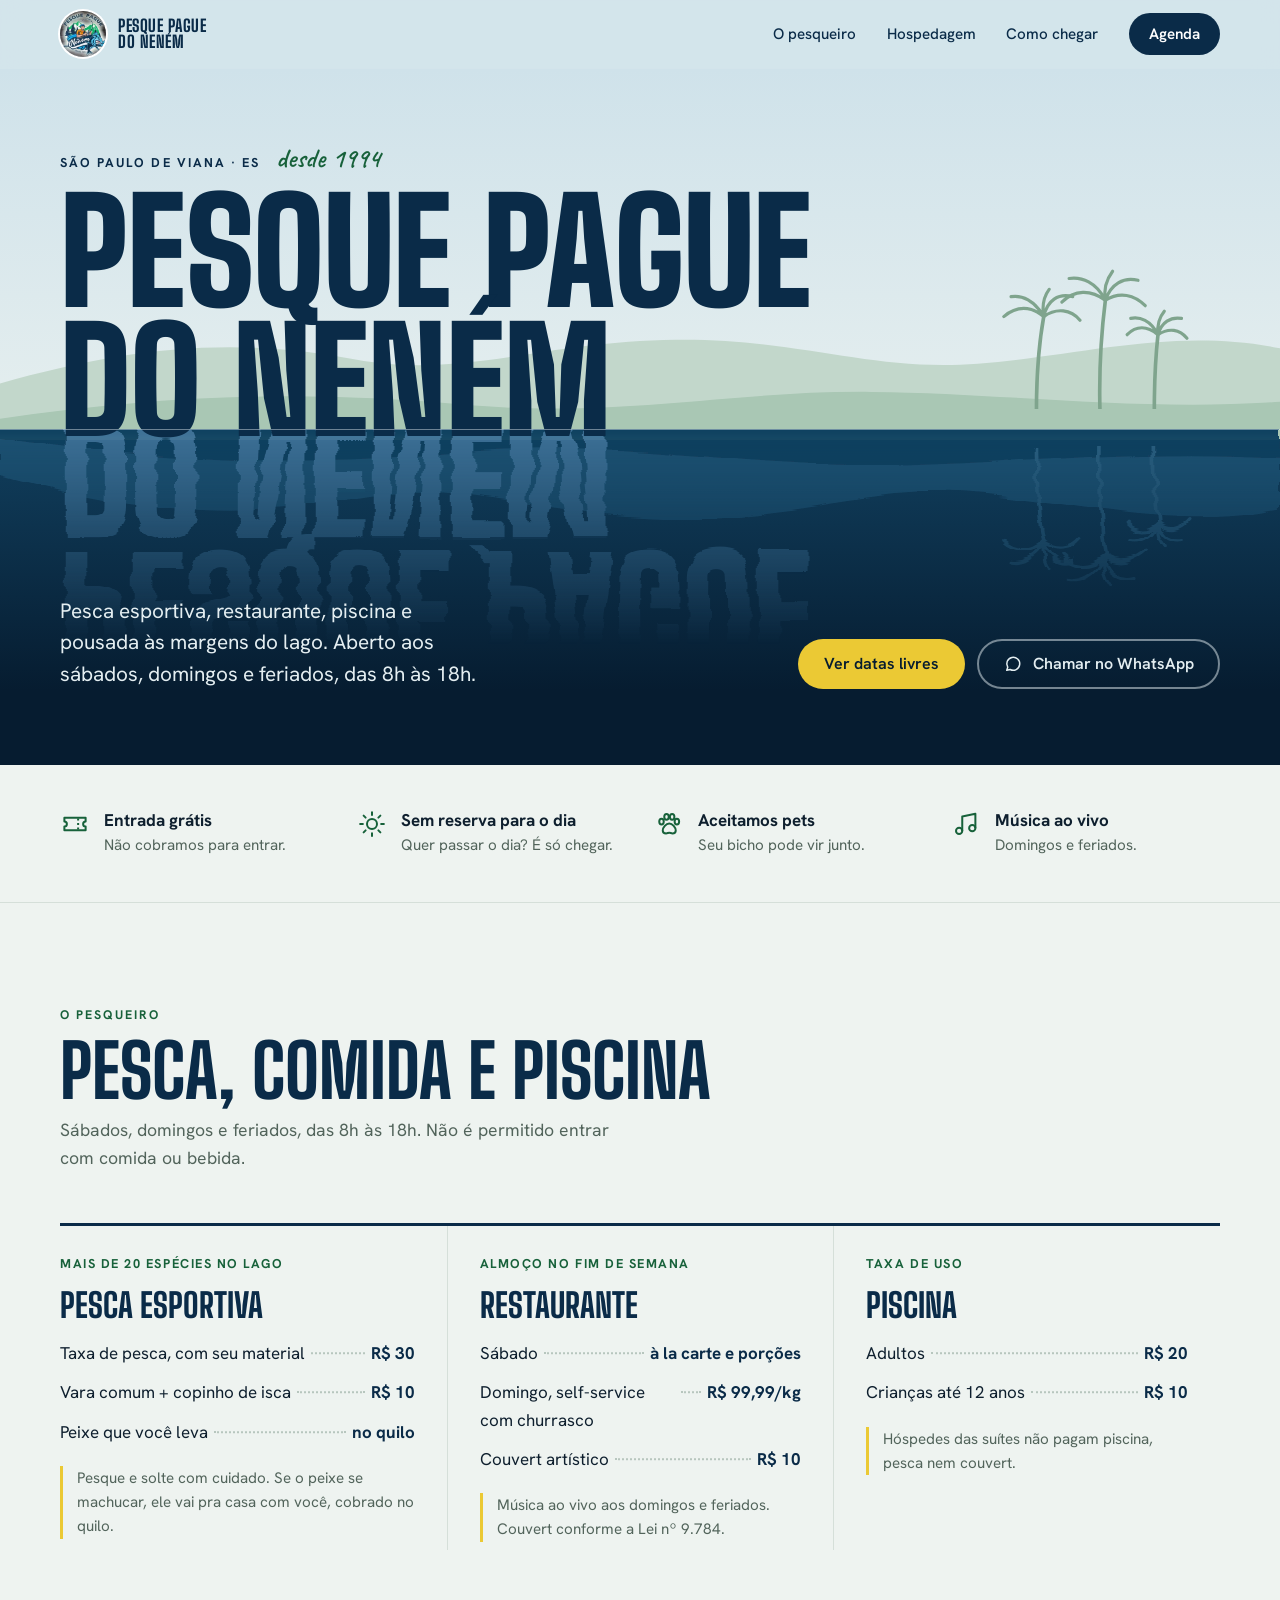
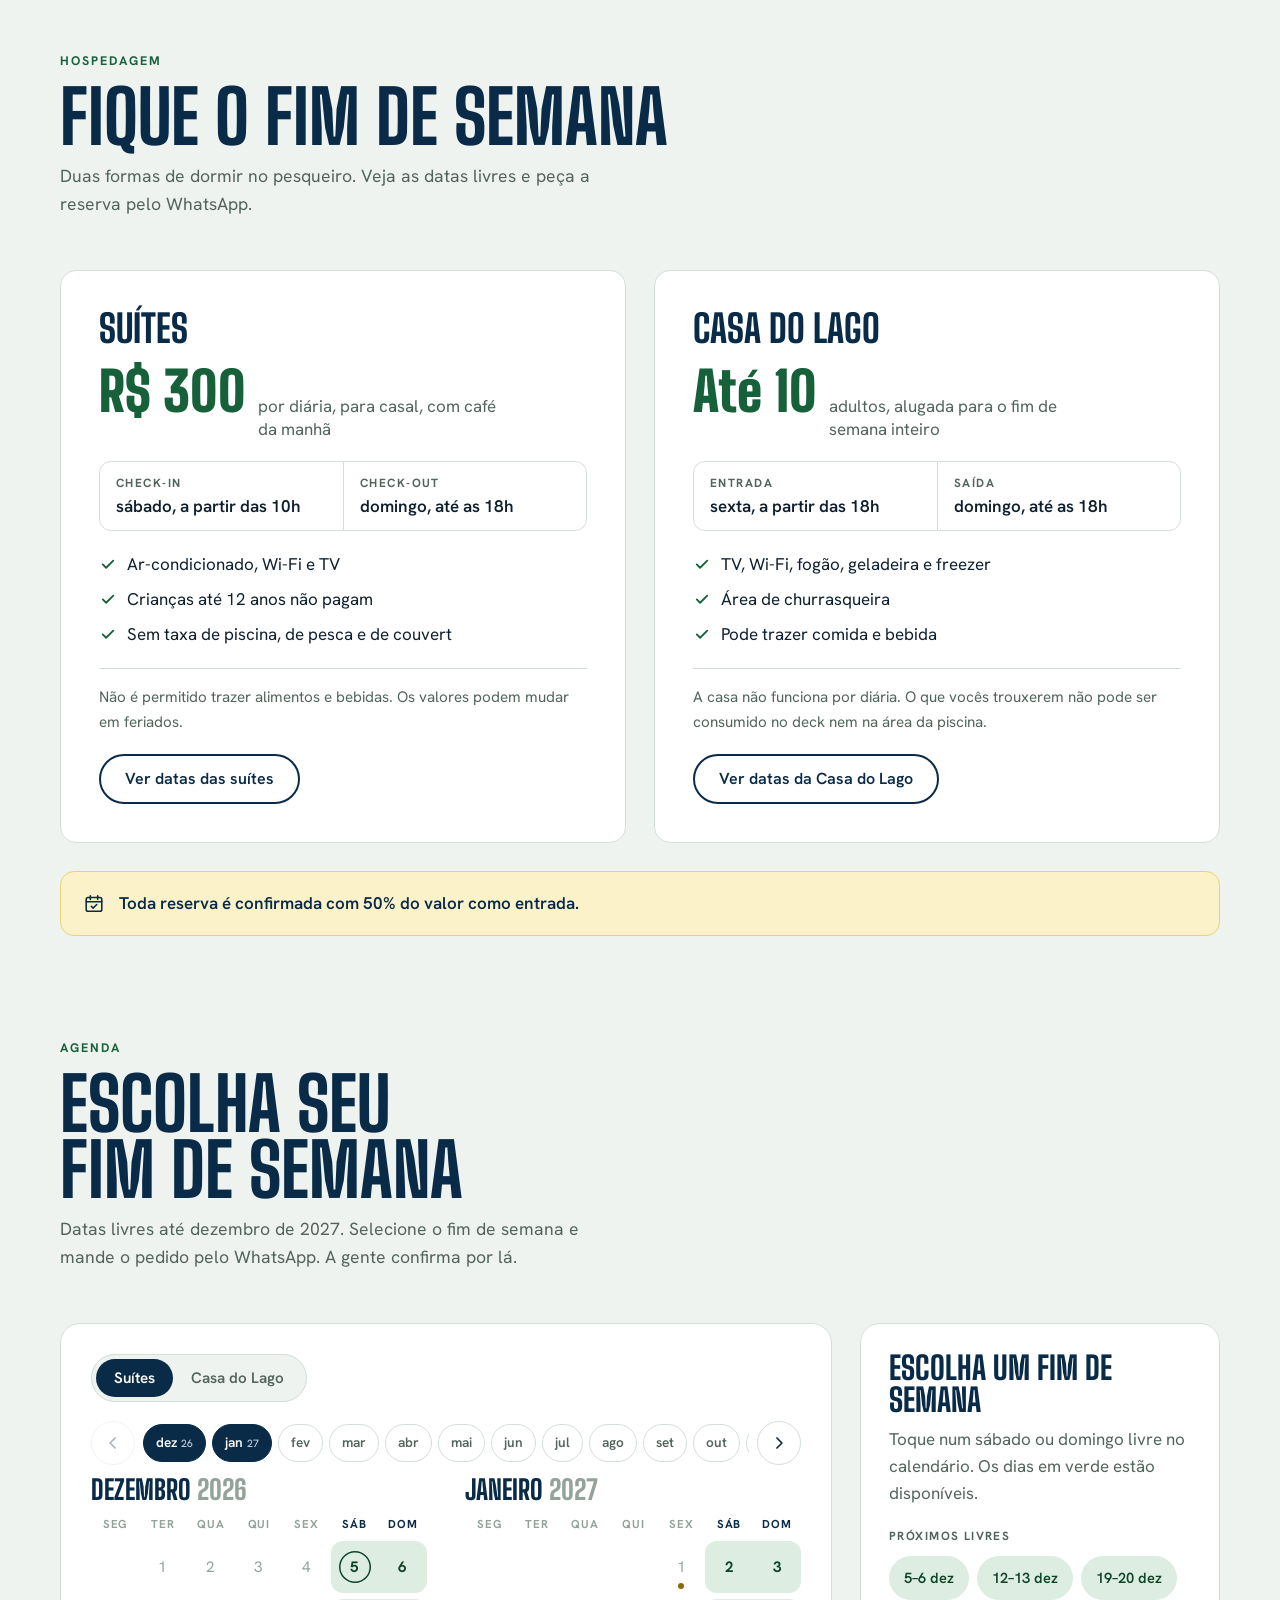
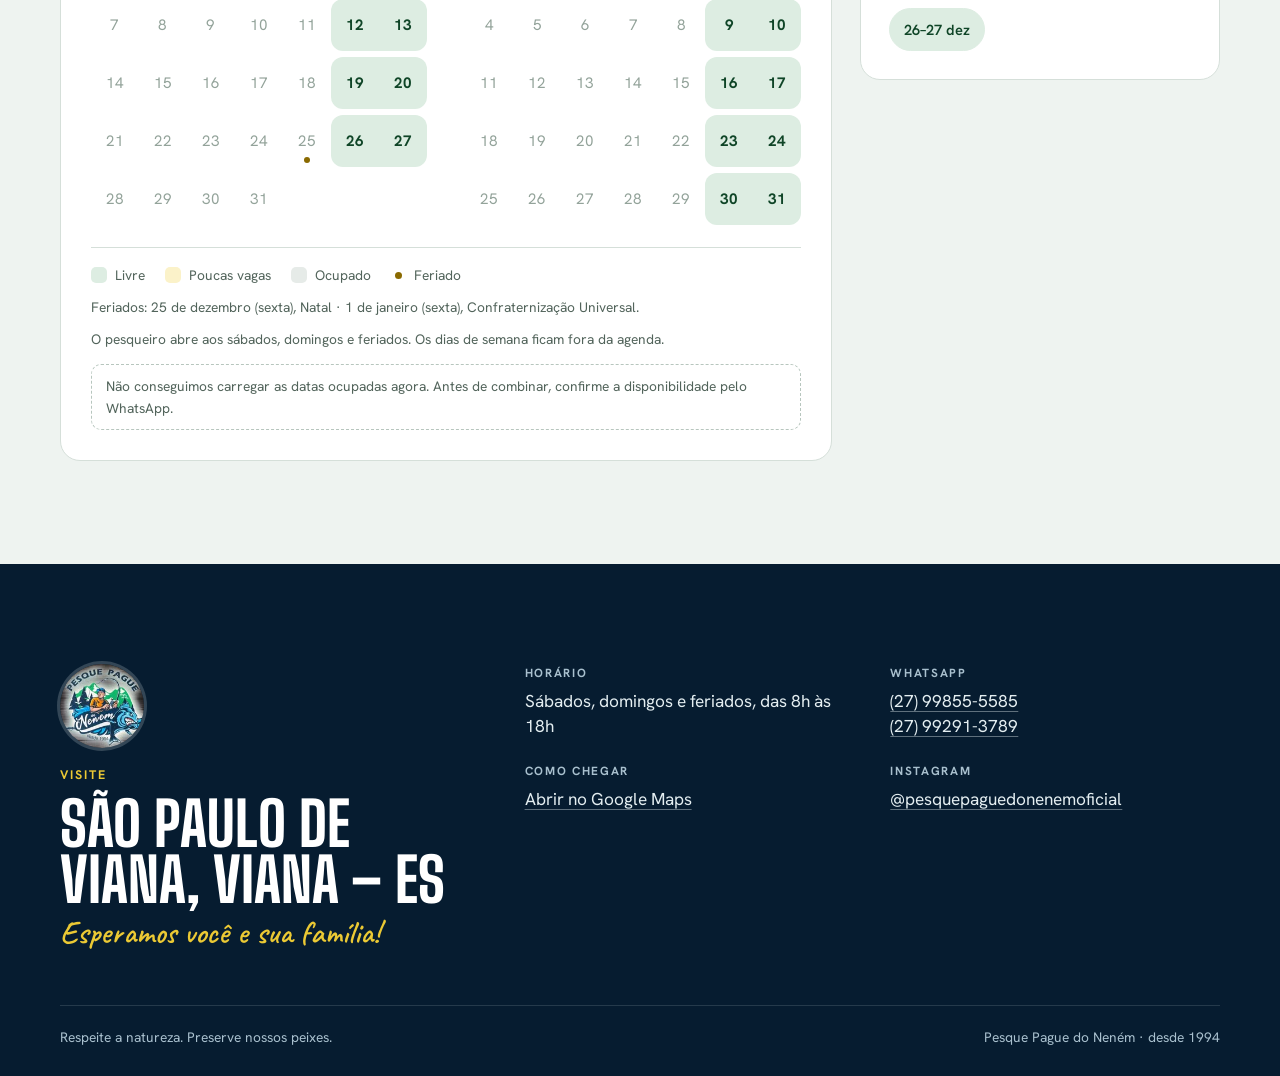
==== commit 7a212651: "Adiciona painel de reservas com login e agenda ligada ao banco Painel em /painel, protegido por senh" ====
--- a/public/index.html
+++ b/public/index.html
@@ -236,6 +236,7 @@
           <p class="cal__nota" id="cal-feriados"></p>
           <p class="cal__nota">O pesqueiro abre aos sábados, domingos e feriados. Os dias de semana ficam fora da agenda.</p>
           <p class="cal__exemplo" id="cal-exemplo" hidden>Prévia: as datas ocupadas são exemplos, só para mostrar como a agenda funciona.</p>
+          <p class="cal__exemplo" id="cal-erro" hidden>Não conseguimos carregar as datas ocupadas agora. Antes de combinar, confirme a disponibilidade pelo WhatsApp.</p>
         </div>
 
         <aside class="resumo" id="resumo" aria-labelledby="t-resumo">
--- a/public/assets/css/estilo.css
+++ b/public/assets/css/estilo.css
@@ -562,6 +562,7 @@
 .leg--ocupado { --leg: var(--ocupado); }
 .leg--feriado::before { width: 7px; height: 7px; margin-inline: 4px; border-radius: 50%; background: var(--boia-escura); }
 .cal__nota { margin-top: 10px; font-size: .86rem; color: var(--musgo); }
+.cal__carregando { padding: 48px 0; text-align: center; color: var(--musgo); }
 .cal__nota:empty { display: none; }
 .cal__exemplo {
   margin-top: 14px;
